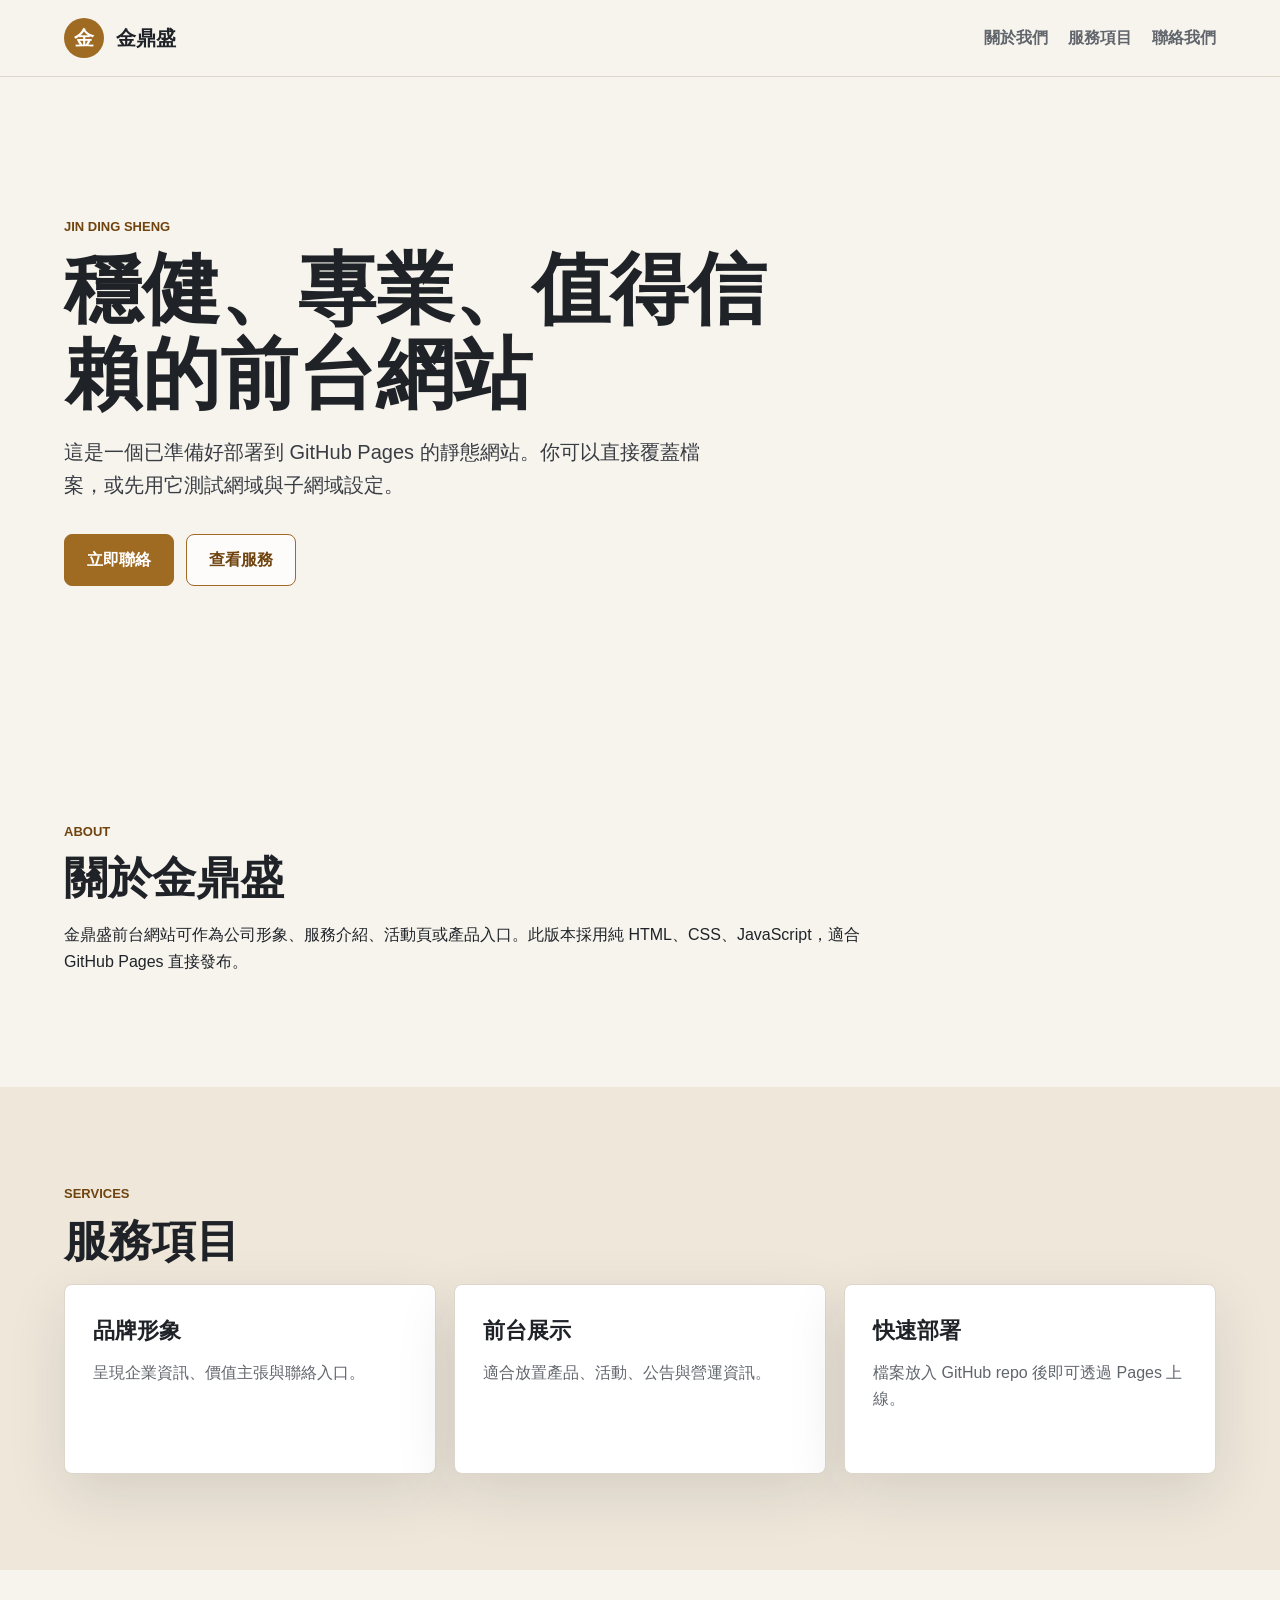
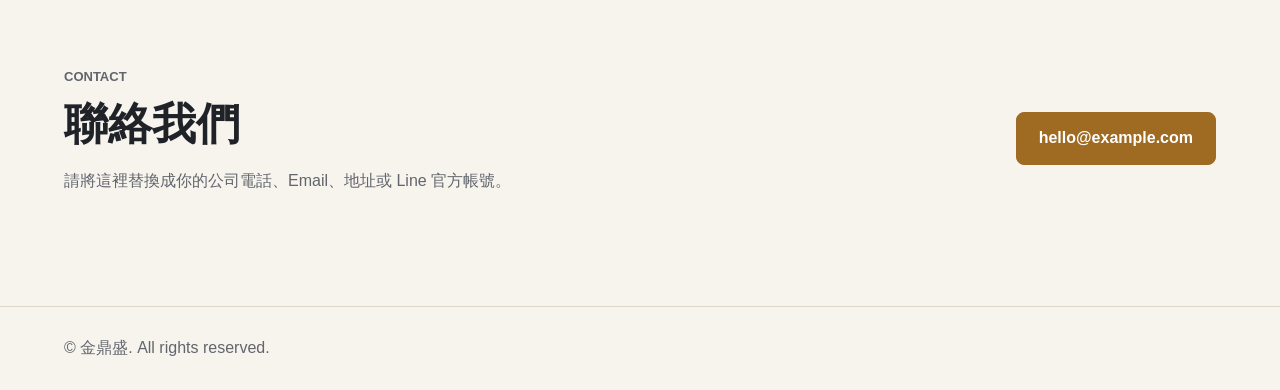
==== index.html @ 4c6b530e "Add files via upload" ====
<!doctype html>
<html lang="zh-Hant">
<head>
  <meta charset="utf-8">
  <meta name="viewport" content="width=device-width, initial-scale=1">
  <title>金鼎盛前台</title>
  <meta name="description" content="金鼎盛前台官方網站">
  <link rel="stylesheet" href="styles.css">
</head>
<body>
  <header class="site-header">
    <a class="brand" href="#top" aria-label="金鼎盛首頁">
      <span class="brand-mark">金</span>
      <span>金鼎盛</span>
    </a>
    <nav class="nav" aria-label="主要導覽">
      <a href="#about">關於我們</a>
      <a href="#services">服務項目</a>
      <a href="#contact">聯絡我們</a>
    </nav>
  </header>

  <main id="top">
    <section class="hero">
      <div class="hero-content">
        <p class="eyebrow">Jin Ding Sheng</p>
        <h1>穩健、專業、值得信賴的前台網站</h1>
        <p class="lead">這是一個已準備好部署到 GitHub Pages 的靜態網站。你可以直接覆蓋檔案，或先用它測試網域與子網域設定。</p>
        <div class="hero-actions">
          <a class="button primary" href="#contact">立即聯絡</a>
          <a class="button secondary" href="#services">查看服務</a>
        </div>
      </div>
    </section>

    <section id="about" class="section">
      <div class="section-heading">
        <p class="eyebrow">About</p>
        <h2>關於金鼎盛</h2>
      </div>
      <p>金鼎盛前台網站可作為公司形象、服務介紹、活動頁或產品入口。此版本採用純 HTML、CSS、JavaScript，適合 GitHub Pages 直接發布。</p>
    </section>

    <section id="services" class="section muted">
      <div class="section-heading">
        <p class="eyebrow">Services</p>
        <h2>服務項目</h2>
      </div>
      <div class="grid">
        <article class="card">
          <h3>品牌形象</h3>
          <p>呈現企業資訊、價值主張與聯絡入口。</p>
        </article>
        <article class="card">
          <h3>前台展示</h3>
          <p>適合放置產品、活動、公告與營運資訊。</p>
        </article>
        <article class="card">
          <h3>快速部署</h3>
          <p>檔案放入 GitHub repo 後即可透過 Pages 上線。</p>
        </article>
      </div>
    </section>

    <section id="contact" class="section contact">
      <div>
        <p class="eyebrow">Contact</p>
        <h2>聯絡我們</h2>
        <p>請將這裡替換成你的公司電話、Email、地址或 Line 官方帳號。</p>
      </div>
      <a class="button primary" href="mailto:hello@example.com">hello@example.com</a>
    </section>
  </main>

  <footer class="site-footer">
    <p>© <span id="year"></span> 金鼎盛. All rights reserved.</p>
  </footer>

  <script src="script.js"></script>
</body>
</html>
---- styles.css ----
:root {
  color-scheme: light;
  --bg: #f7f4ee;
  --surface: #ffffff;
  --surface-muted: #efe7da;
  --text: #1f2328;
  --muted: #61656c;
  --brand: #9f6a22;
  --brand-dark: #70440f;
  --line: #ded6ca;
  --shadow: 0 20px 60px rgba(31, 35, 40, 0.12);
}

* {
  box-sizing: border-box;
}

html {
  scroll-behavior: smooth;
}

body {
  margin: 0;
  background: var(--bg);
  color: var(--text);
  font-family: "Noto Sans TC", "Microsoft JhengHei", Arial, sans-serif;
  line-height: 1.65;
}

a {
  color: inherit;
  text-decoration: none;
}

.site-header {
  position: sticky;
  top: 0;
  z-index: 10;
  display: flex;
  align-items: center;
  justify-content: space-between;
  gap: 24px;
  padding: 18px clamp(20px, 5vw, 72px);
  background: rgba(247, 244, 238, 0.92);
  border-bottom: 1px solid var(--line);
  backdrop-filter: blur(14px);
}

.brand {
  display: inline-flex;
  align-items: center;
  gap: 12px;
  font-size: 20px;
  font-weight: 800;
}

.brand-mark {
  display: grid;
  width: 40px;
  height: 40px;
  place-items: center;
  border-radius: 50%;
  background: var(--brand);
  color: #fff;
}

.nav {
  display: flex;
  flex-wrap: wrap;
  justify-content: flex-end;
  gap: 8px 20px;
  color: var(--muted);
  font-weight: 700;
}

.nav a:hover {
  color: var(--brand-dark);
}

.hero {
  min-height: 72vh;
  display: grid;
  align-items: center;
  padding: clamp(56px, 8vw, 120px) clamp(20px, 5vw, 72px);
  background:
    linear-gradient(120deg, rgba(247, 244, 238, 0.2), rgba(247, 244, 238, 0.94)),
    url("https://images.unsplash.com/photo-1497366754035-f200968a6e72?auto=format&fit=crop&w=1800&q=80") center/cover;
}

.hero-content {
  max-width: 780px;
}

.eyebrow {
  margin: 0 0 10px;
  color: var(--brand-dark);
  font-size: 13px;
  font-weight: 900;
  letter-spacing: 0;
  text-transform: uppercase;
}

h1,
h2,
h3,
p {
  margin-top: 0;
}

h1 {
  max-width: 760px;
  margin-bottom: 20px;
  font-size: clamp(40px, 7vw, 78px);
  line-height: 1.08;
}

h2 {
  margin-bottom: 18px;
  font-size: clamp(28px, 4vw, 44px);
  line-height: 1.18;
}

h3 {
  margin-bottom: 10px;
  font-size: 22px;
}

.lead {
  max-width: 640px;
  color: #393d43;
  font-size: 20px;
}

.hero-actions {
  display: flex;
  flex-wrap: wrap;
  gap: 12px;
  margin-top: 32px;
}

.button {
  display: inline-flex;
  min-height: 48px;
  align-items: center;
  justify-content: center;
  padding: 12px 22px;
  border: 1px solid var(--brand);
  border-radius: 8px;
  font-weight: 900;
}

.button.primary {
  background: var(--brand);
  color: #fff;
}

.button.secondary {
  background: rgba(255, 255, 255, 0.72);
  color: var(--brand-dark);
}

.section {
  padding: clamp(56px, 8vw, 96px) clamp(20px, 5vw, 72px);
}

.section > p,
.section-heading {
  max-width: 840px;
}

.muted {
  background: var(--surface-muted);
}

.grid {
  display: grid;
  grid-template-columns: repeat(3, minmax(0, 1fr));
  gap: 18px;
}

.card {
  min-height: 190px;
  padding: 28px;
  background: var(--surface);
  border: 1px solid var(--line);
  border-radius: 8px;
  box-shadow: var(--shadow);
}

.card p,
.contact p,
.site-footer {
  color: var(--muted);
}

.contact {
  display: flex;
  align-items: center;
  justify-content: space-between;
  gap: 24px;
}

.site-footer {
  padding: 28px clamp(20px, 5vw, 72px);
  border-top: 1px solid var(--line);
}

.site-footer p {
  margin: 0;
}

@media (max-width: 760px) {
  .site-header,
  .contact {
    align-items: flex-start;
    flex-direction: column;
  }

  .nav {
    justify-content: flex-start;
  }

  .hero {
    min-height: 68vh;
  }

  .grid {
    grid-template-columns: 1fr;
  }
}
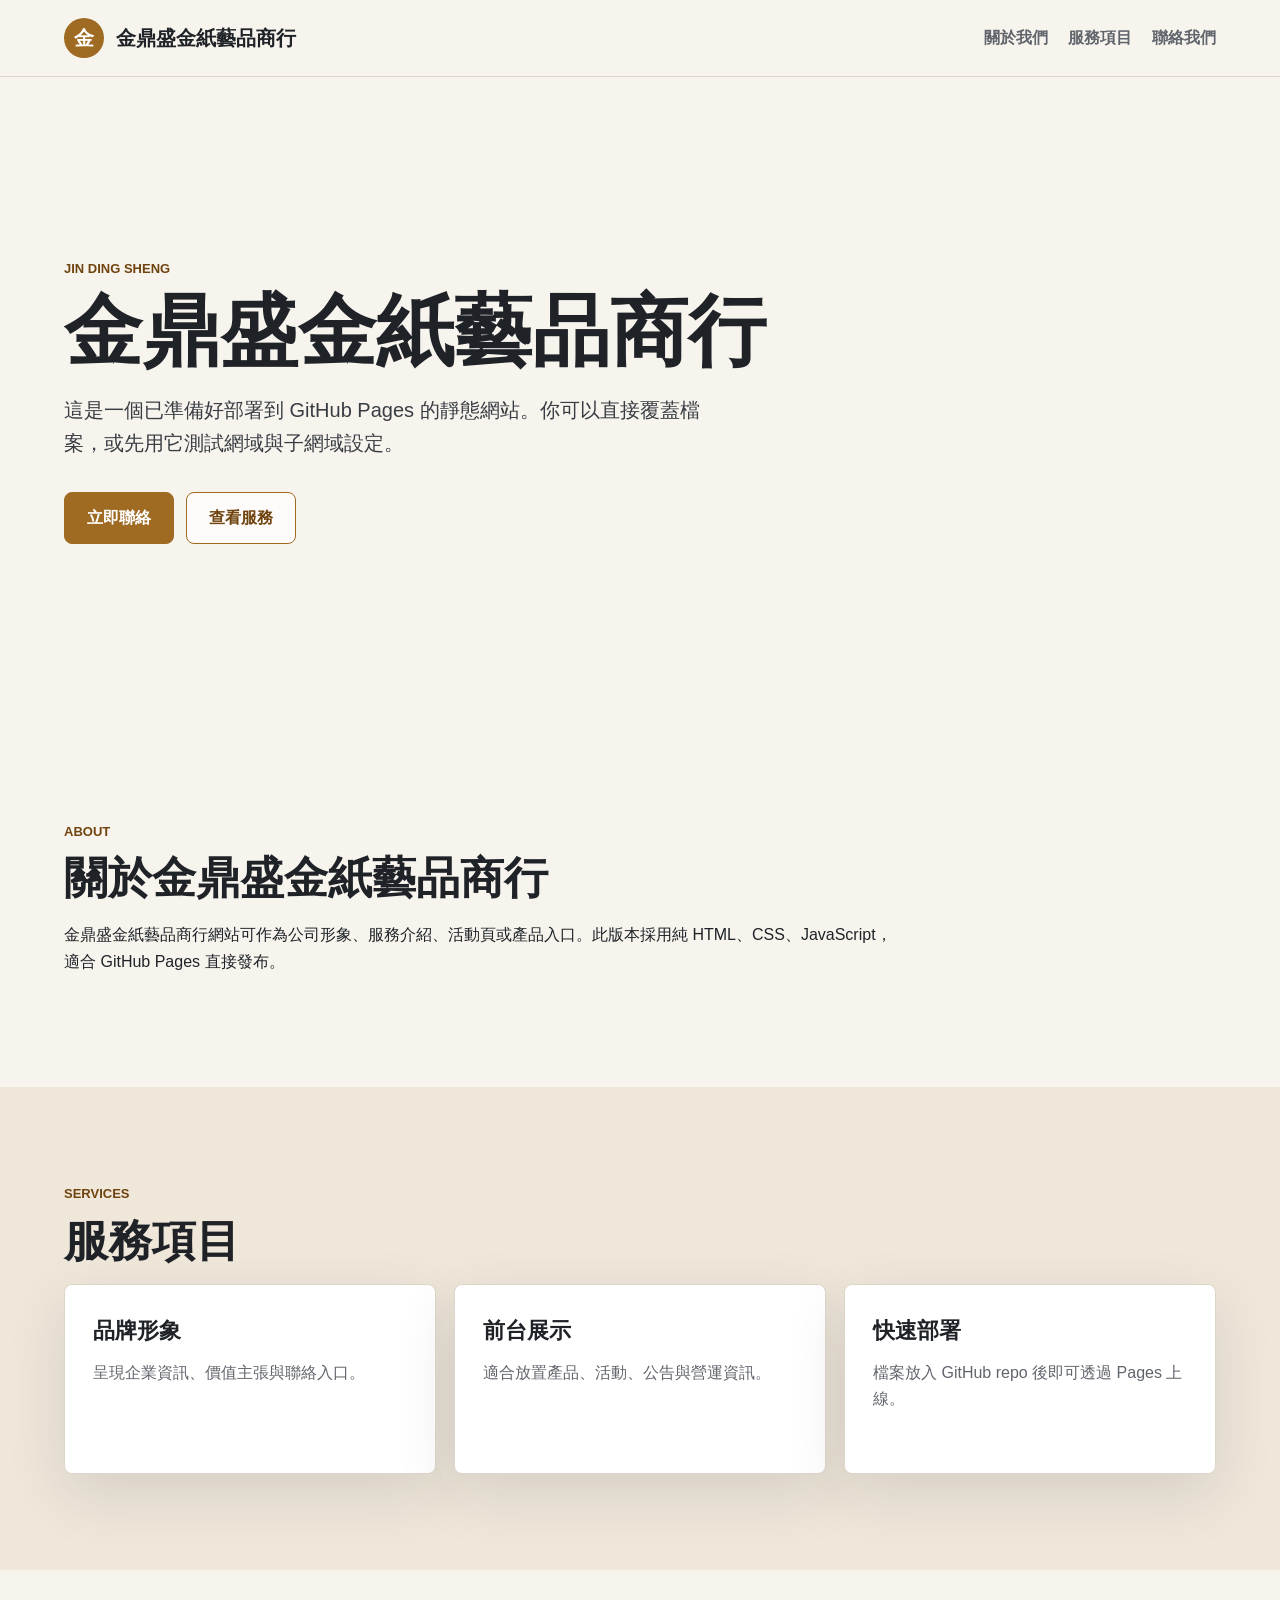
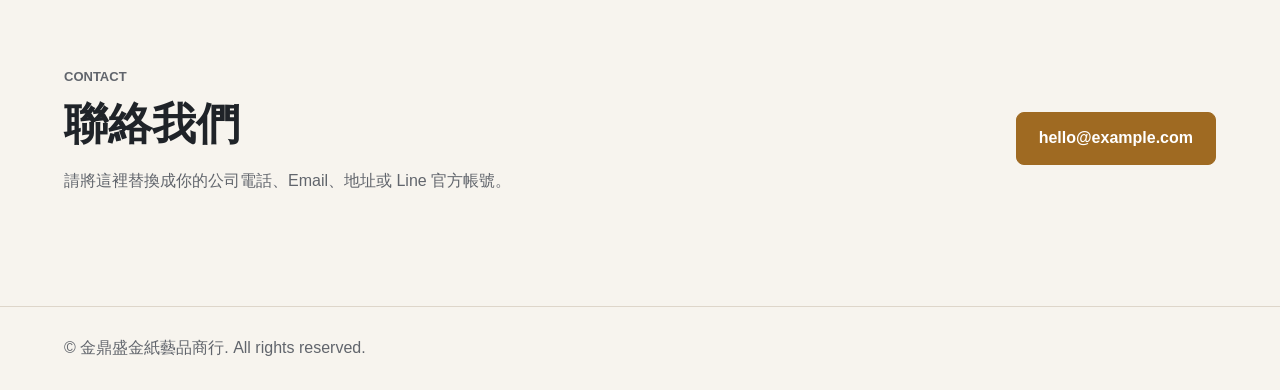
==== commit 967cd5d8: "Add files via upload" ====
--- a/index.html
+++ b/index.html
@@ -3,15 +3,15 @@
 <head>
   <meta charset="utf-8">
   <meta name="viewport" content="width=device-width, initial-scale=1">
-  <title>金鼎盛前台</title>
-  <meta name="description" content="金鼎盛前台官方網站">
+  <title>金鼎盛金紙藝品商行</title>
+  <meta name="description" content="金鼎盛金紙藝品商行官方網站">
   <link rel="stylesheet" href="styles.css">
 </head>
 <body>
   <header class="site-header">
-    <a class="brand" href="#top" aria-label="金鼎盛首頁">
+    <a class="brand" href="#top" aria-label="金鼎盛金紙藝品商行首頁">
       <span class="brand-mark">金</span>
-      <span>金鼎盛</span>
+      <span>金鼎盛金紙藝品商行</span>
     </a>
     <nav class="nav" aria-label="主要導覽">
       <a href="#about">關於我們</a>
@@ -24,7 +24,7 @@
     <section class="hero">
       <div class="hero-content">
         <p class="eyebrow">Jin Ding Sheng</p>
-        <h1>穩健、專業、值得信賴的前台網站</h1>
+        <h1>金鼎盛金紙藝品商行</h1>
         <p class="lead">這是一個已準備好部署到 GitHub Pages 的靜態網站。你可以直接覆蓋檔案，或先用它測試網域與子網域設定。</p>
         <div class="hero-actions">
           <a class="button primary" href="#contact">立即聯絡</a>
@@ -36,9 +36,9 @@
     <section id="about" class="section">
       <div class="section-heading">
         <p class="eyebrow">About</p>
-        <h2>關於金鼎盛</h2>
+        <h2>關於金鼎盛金紙藝品商行</h2>
       </div>
-      <p>金鼎盛前台網站可作為公司形象、服務介紹、活動頁或產品入口。此版本採用純 HTML、CSS、JavaScript，適合 GitHub Pages 直接發布。</p>
+      <p>金鼎盛金紙藝品商行網站可作為公司形象、服務介紹、活動頁或產品入口。此版本採用純 HTML、CSS、JavaScript，適合 GitHub Pages 直接發布。</p>
     </section>
 
     <section id="services" class="section muted">
@@ -73,7 +73,7 @@
   </main>
 
   <footer class="site-footer">
-    <p>© <span id="year"></span> 金鼎盛. All rights reserved.</p>
+    <p>© <span id="year"></span> 金鼎盛金紙藝品商行. All rights reserved.</p>
   </footer>
 
   <script src="script.js"></script>
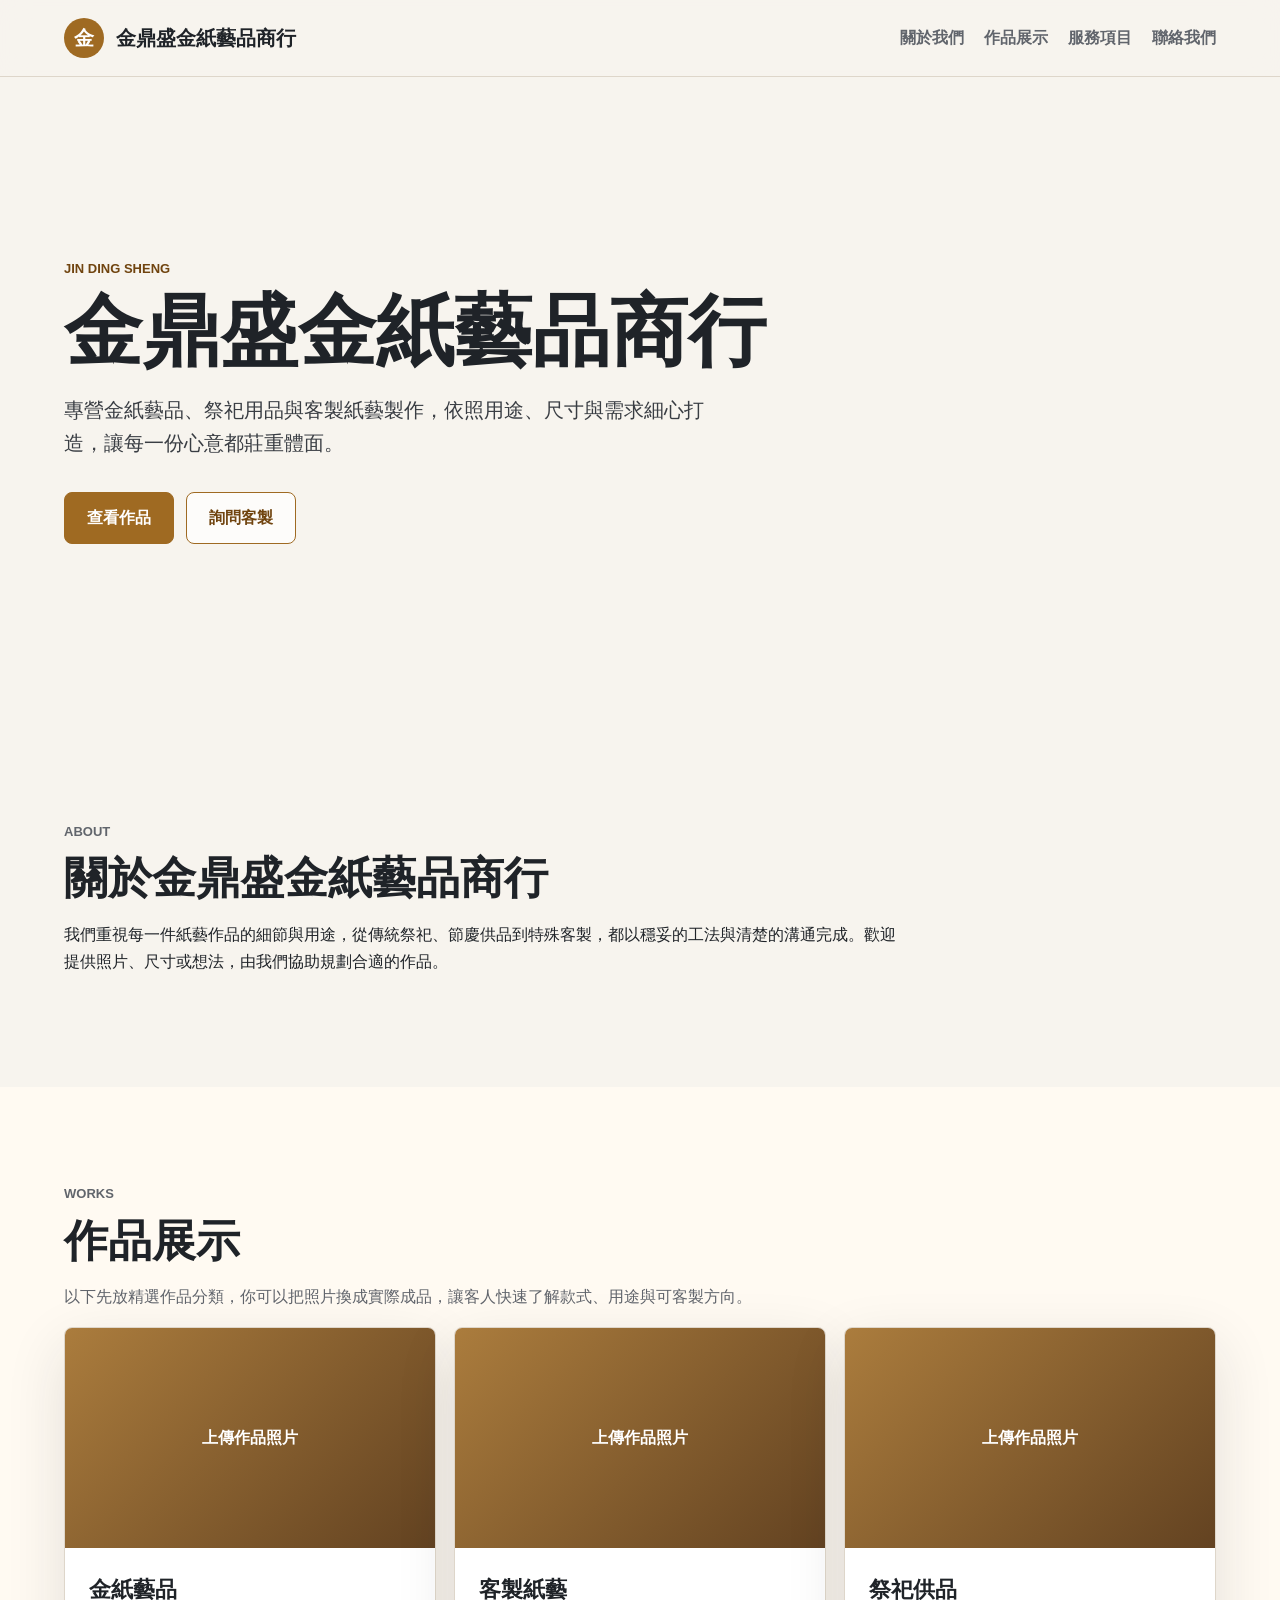
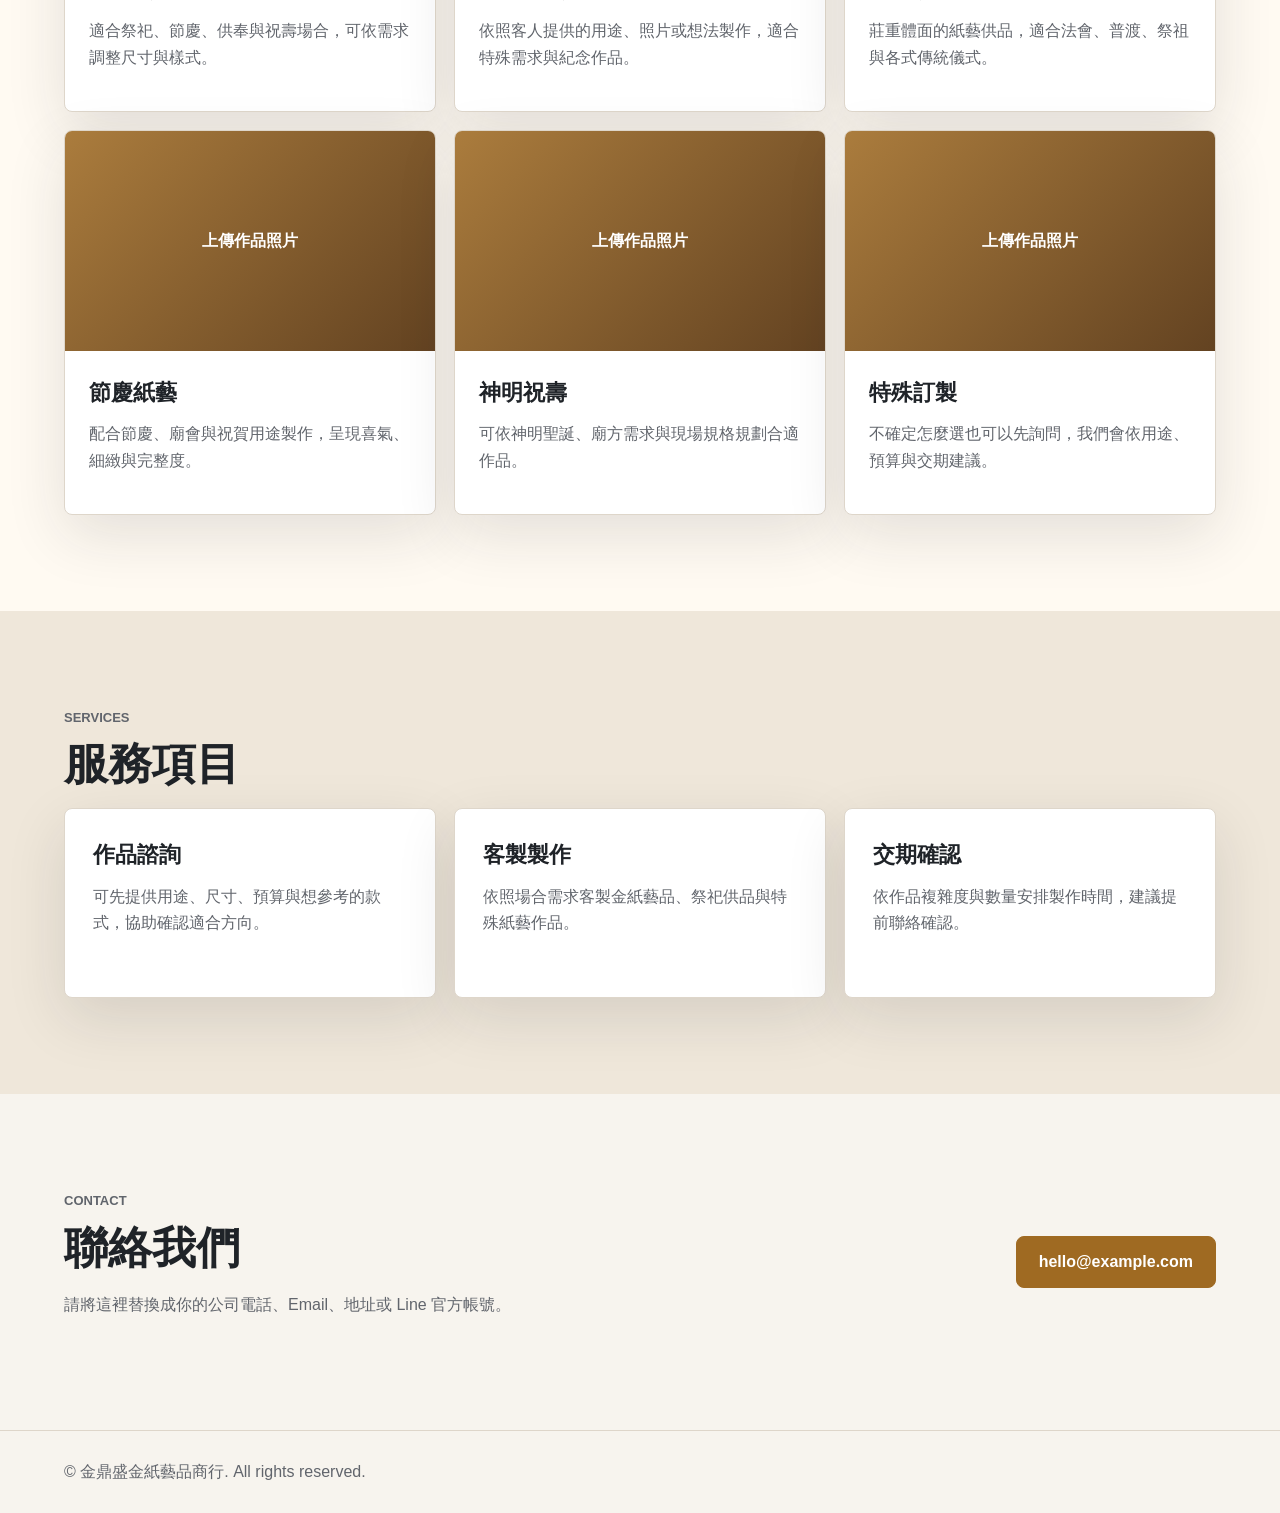
==== commit c0a9c6da: "Add files via upload" ====
--- a/index.html
+++ b/index.html
@@ -15,6 +15,7 @@
     </a>
     <nav class="nav" aria-label="主要導覽">
       <a href="#about">關於我們</a>
+      <a href="#works">作品展示</a>
       <a href="#services">服務項目</a>
       <a href="#contact">聯絡我們</a>
     </nav>
@@ -25,10 +26,10 @@
       <div class="hero-content">
         <p class="eyebrow">Jin Ding Sheng</p>
         <h1>金鼎盛金紙藝品商行</h1>
-        <p class="lead">這是一個已準備好部署到 GitHub Pages 的靜態網站。你可以直接覆蓋檔案，或先用它測試網域與子網域設定。</p>
+        <p class="lead">專營金紙藝品、祭祀用品與客製紙藝製作，依照用途、尺寸與需求細心打造，讓每一份心意都莊重體面。</p>
         <div class="hero-actions">
-          <a class="button primary" href="#contact">立即聯絡</a>
-          <a class="button secondary" href="#services">查看服務</a>
+          <a class="button primary" href="#works">查看作品</a>
+          <a class="button secondary" href="#contact">詢問客製</a>
         </div>
       </div>
     </section>
@@ -38,7 +39,59 @@
         <p class="eyebrow">About</p>
         <h2>關於金鼎盛金紙藝品商行</h2>
       </div>
-      <p>金鼎盛金紙藝品商行網站可作為公司形象、服務介紹、活動頁或產品入口。此版本採用純 HTML、CSS、JavaScript，適合 GitHub Pages 直接發布。</p>
+      <p>我們重視每一件紙藝作品的細節與用途，從傳統祭祀、節慶供品到特殊客製，都以穩妥的工法與清楚的溝通完成。歡迎提供照片、尺寸或想法，由我們協助規劃合適的作品。</p>
+    </section>
+
+    <section id="works" class="section works">
+      <div class="section-heading">
+        <p class="eyebrow">Works</p>
+        <h2>作品展示</h2>
+        <p>以下先放精選作品分類，你可以把照片換成實際成品，讓客人快速了解款式、用途與可客製方向。</p>
+      </div>
+      <div class="work-grid">
+        <article class="work-card">
+          <div class="work-image">上傳作品照片</div>
+          <div class="work-body">
+            <h3>金紙藝品</h3>
+            <p>適合祭祀、節慶、供奉與祝壽場合，可依需求調整尺寸與樣式。</p>
+          </div>
+        </article>
+        <article class="work-card">
+          <div class="work-image">上傳作品照片</div>
+          <div class="work-body">
+            <h3>客製紙藝</h3>
+            <p>依照客人提供的用途、照片或想法製作，適合特殊需求與紀念作品。</p>
+          </div>
+        </article>
+        <article class="work-card">
+          <div class="work-image">上傳作品照片</div>
+          <div class="work-body">
+            <h3>祭祀供品</h3>
+            <p>莊重體面的紙藝供品，適合法會、普渡、祭祖與各式傳統儀式。</p>
+          </div>
+        </article>
+        <article class="work-card">
+          <div class="work-image">上傳作品照片</div>
+          <div class="work-body">
+            <h3>節慶紙藝</h3>
+            <p>配合節慶、廟會與祝賀用途製作，呈現喜氣、細緻與完整度。</p>
+          </div>
+        </article>
+        <article class="work-card">
+          <div class="work-image">上傳作品照片</div>
+          <div class="work-body">
+            <h3>神明祝壽</h3>
+            <p>可依神明聖誕、廟方需求與現場規格規劃合適作品。</p>
+          </div>
+        </article>
+        <article class="work-card">
+          <div class="work-image">上傳作品照片</div>
+          <div class="work-body">
+            <h3>特殊訂製</h3>
+            <p>不確定怎麼選也可以先詢問，我們會依用途、預算與交期建議。</p>
+          </div>
+        </article>
+      </div>
     </section>
 
     <section id="services" class="section muted">
@@ -48,16 +101,16 @@
       </div>
       <div class="grid">
         <article class="card">
-          <h3>品牌形象</h3>
-          <p>呈現企業資訊、價值主張與聯絡入口。</p>
+          <h3>作品諮詢</h3>
+          <p>可先提供用途、尺寸、預算與想參考的款式，協助確認適合方向。</p>
         </article>
         <article class="card">
-          <h3>前台展示</h3>
-          <p>適合放置產品、活動、公告與營運資訊。</p>
+          <h3>客製製作</h3>
+          <p>依照場合需求客製金紙藝品、祭祀供品與特殊紙藝作品。</p>
         </article>
         <article class="card">
-          <h3>快速部署</h3>
-          <p>檔案放入 GitHub repo 後即可透過 Pages 上線。</p>
+          <h3>交期確認</h3>
+          <p>依作品複雜度與數量安排製作時間，建議提前聯絡確認。</p>
         </article>
       </div>
     </section>
--- a/styles.css
+++ b/styles.css
@@ -168,26 +168,57 @@
   max-width: 840px;
 }
 
+.section-heading p {
+  color: var(--muted);
+}
+
 .muted {
   background: var(--surface-muted);
 }
 
-.grid {
+.grid,
+.work-grid {
   display: grid;
   grid-template-columns: repeat(3, minmax(0, 1fr));
   gap: 18px;
 }
 
-.card {
+.card,
+.work-card {
   min-height: 190px;
-  padding: 28px;
   background: var(--surface);
   border: 1px solid var(--line);
   border-radius: 8px;
   box-shadow: var(--shadow);
+  overflow: hidden;
+}
+
+.card {
+  padding: 28px;
+}
+
+.works {
+  background: #fffaf2;
+}
+
+.work-image {
+  display: grid;
+  min-height: 220px;
+  place-items: center;
+  padding: 24px;
+  background:
+    linear-gradient(135deg, rgba(159, 106, 34, 0.88), rgba(82, 46, 9, 0.9)),
+    repeating-linear-gradient(45deg, rgba(255, 255, 255, 0.18) 0 1px, transparent 1px 14px);
+  color: #fff;
+  font-weight: 900;
+}
+
+.work-body {
+  padding: 24px;
 }
 
 .card p,
+.work-body p,
 .contact p,
 .site-footer {
   color: var(--muted);
@@ -227,4 +258,8 @@
   .grid {
     grid-template-columns: 1fr;
   }
-}
+
+  .work-grid {
+    grid-template-columns: 1fr;
+  }
+}
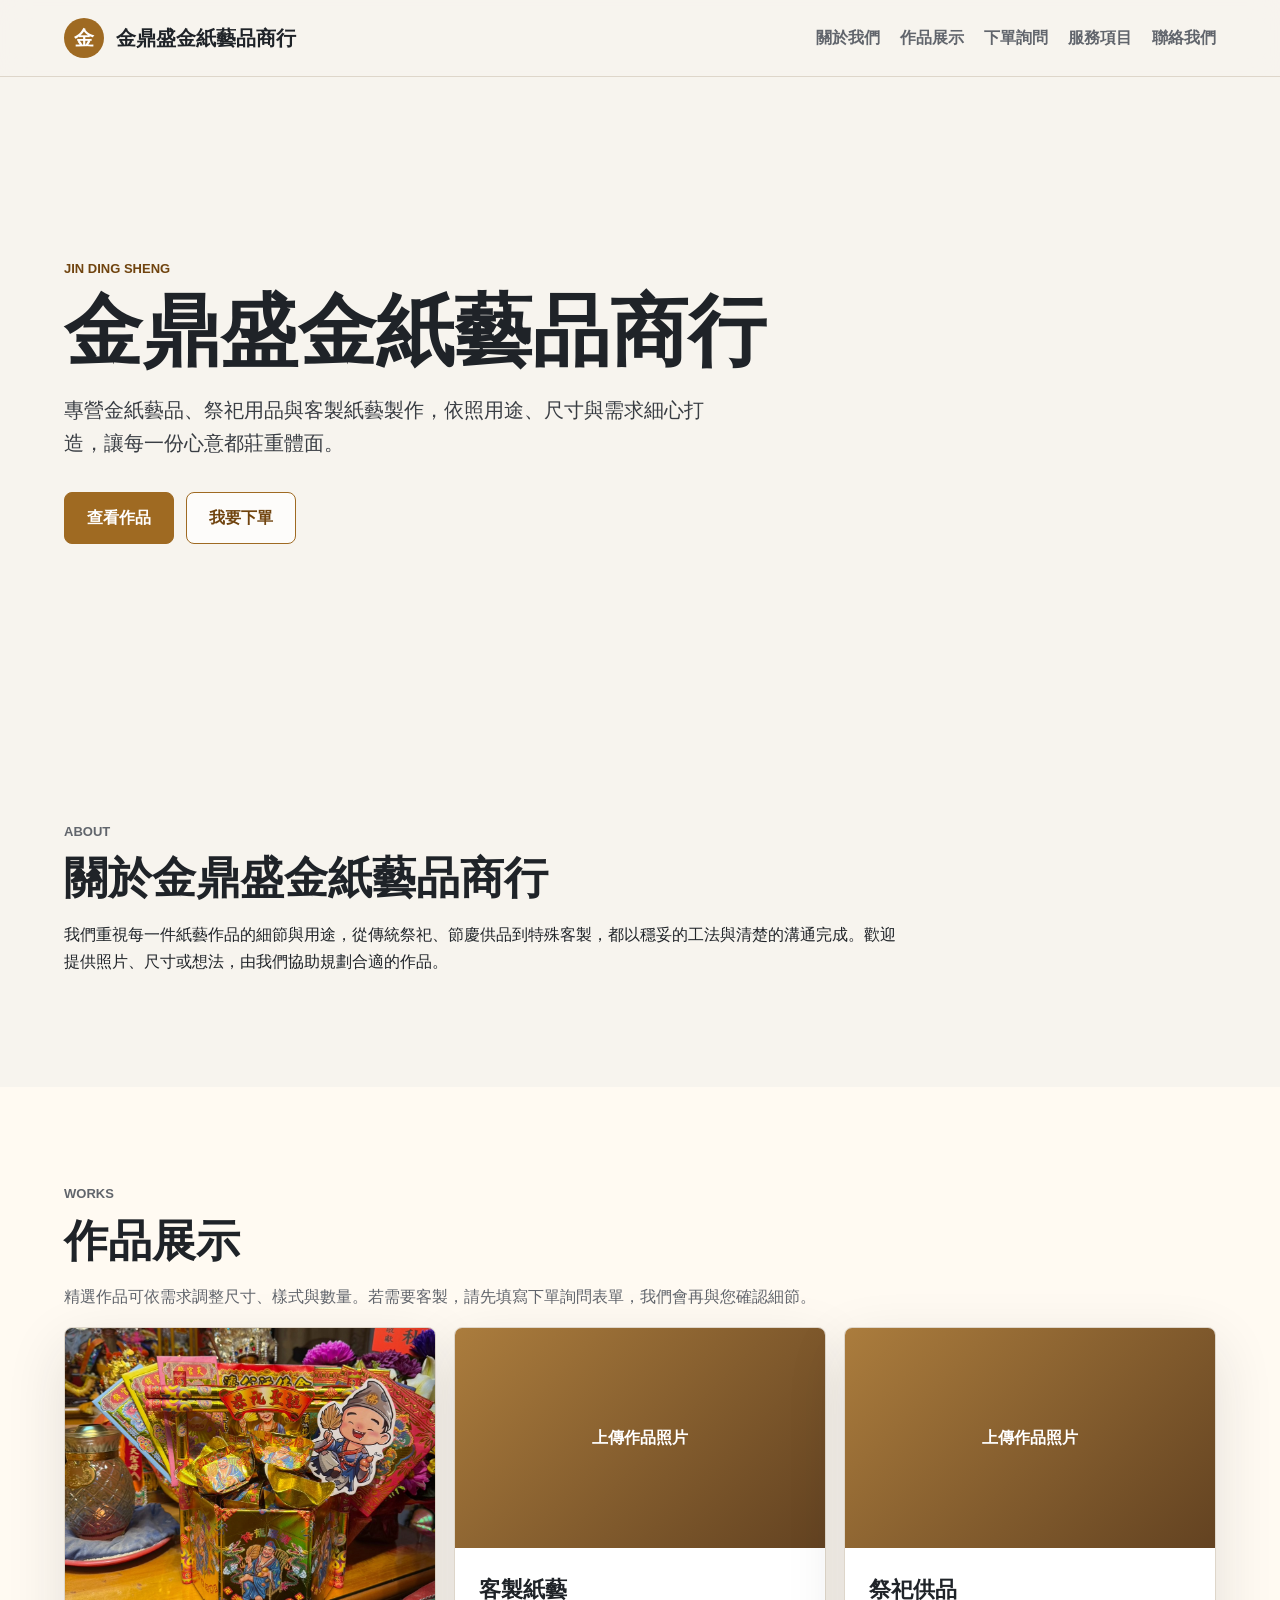
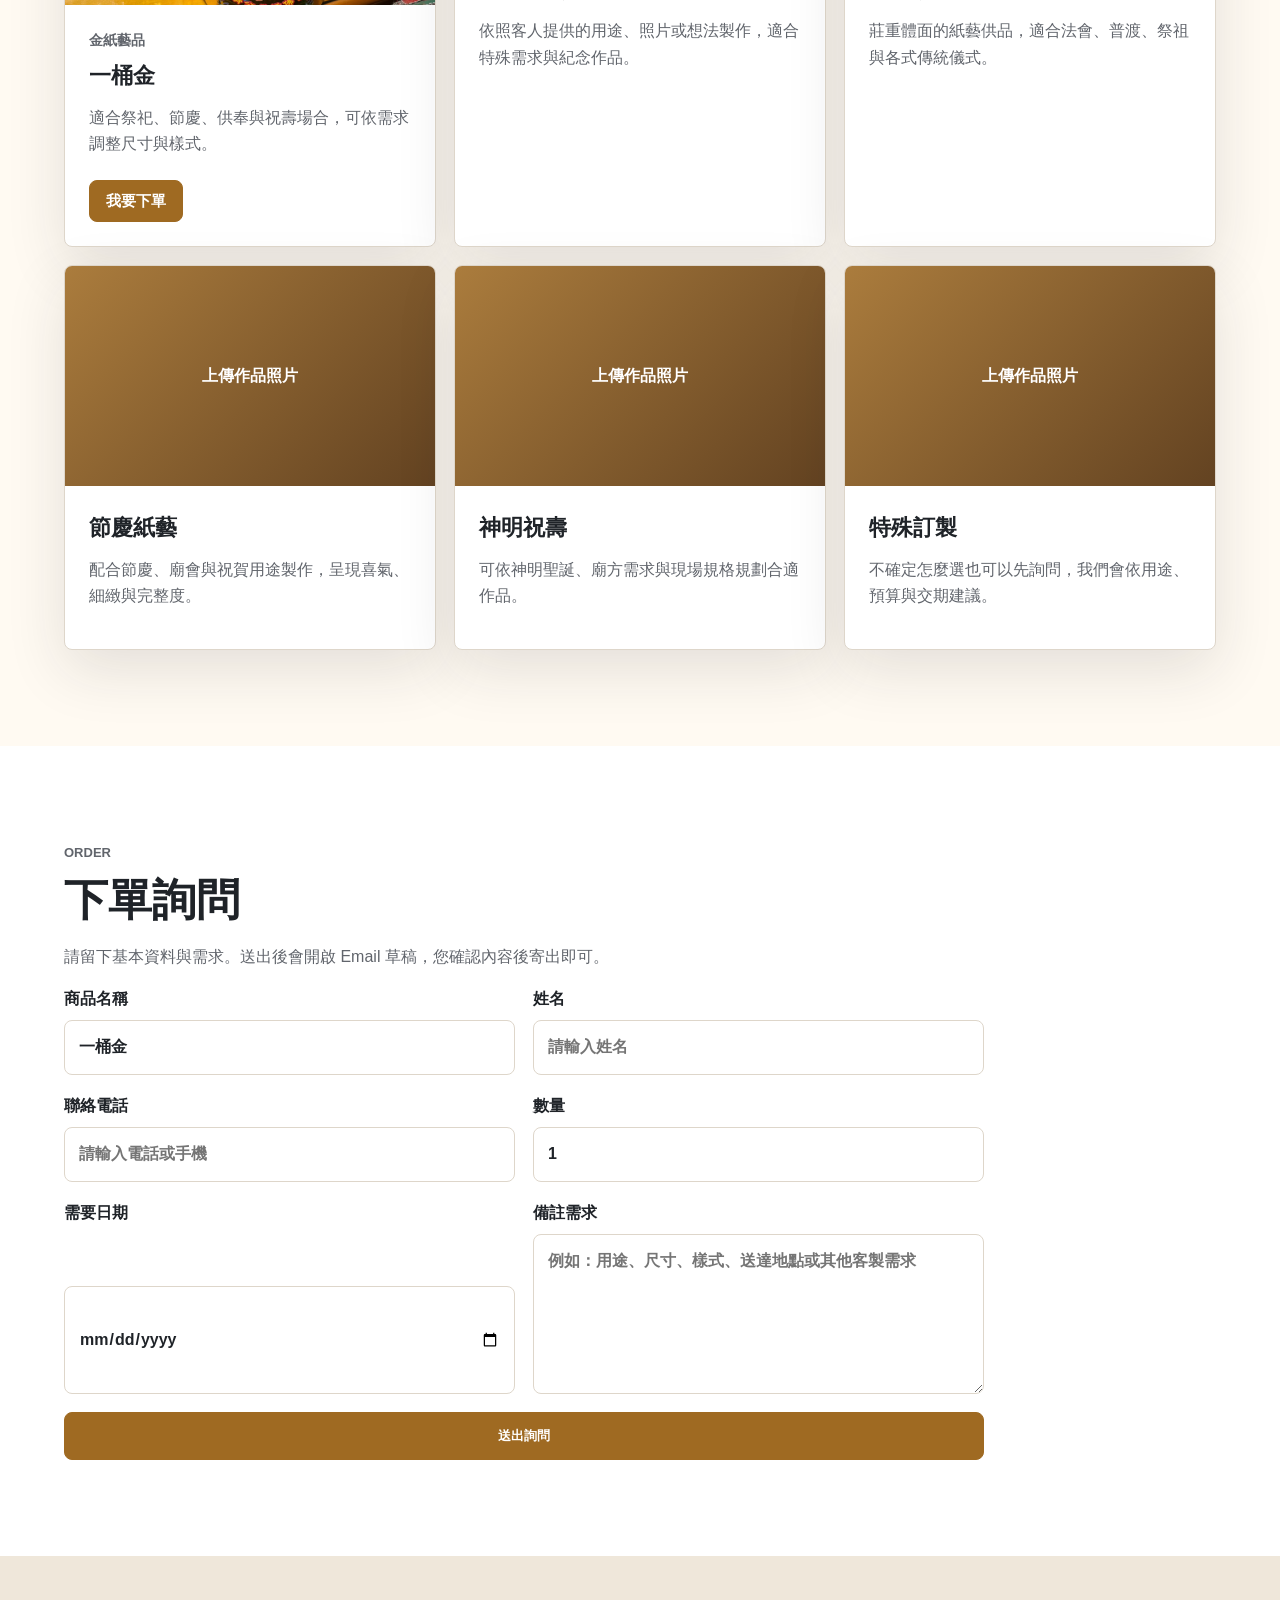
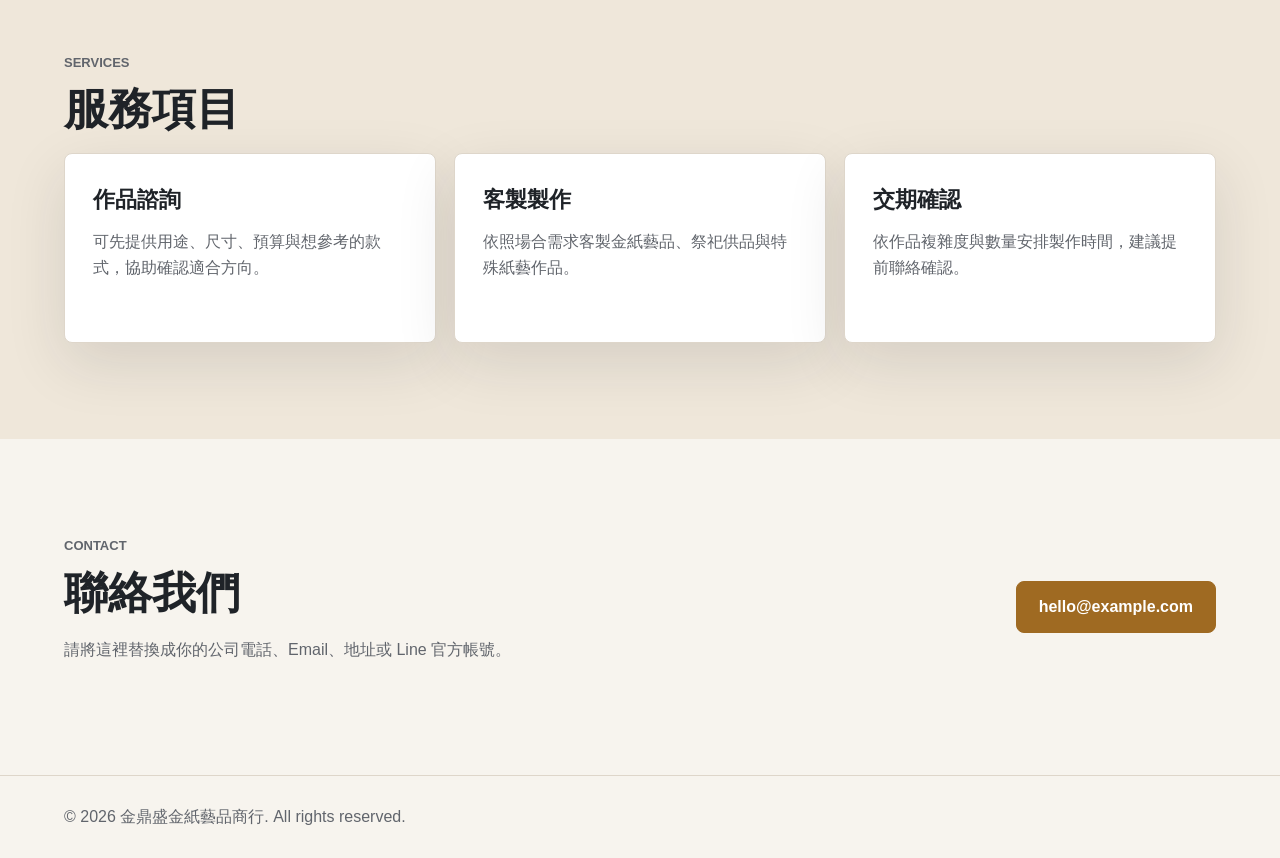
==== commit 795095fd: "Add files via upload" ====
--- a/index.html
+++ b/index.html
@@ -4,7 +4,7 @@
   <meta charset="utf-8">
   <meta name="viewport" content="width=device-width, initial-scale=1">
   <title>金鼎盛金紙藝品商行</title>
-  <meta name="description" content="金鼎盛金紙藝品商行官方網站">
+  <meta name="description" content="金鼎盛金紙藝品商行官方網站，提供金紙藝品、祭祀用品與客製紙藝製作。">
   <link rel="stylesheet" href="styles.css">
 </head>
 <body>
@@ -16,6 +16,7 @@
     <nav class="nav" aria-label="主要導覽">
       <a href="#about">關於我們</a>
       <a href="#works">作品展示</a>
+      <a href="#order">下單詢問</a>
       <a href="#services">服務項目</a>
       <a href="#contact">聯絡我們</a>
     </nav>
@@ -29,7 +30,7 @@
         <p class="lead">專營金紙藝品、祭祀用品與客製紙藝製作，依照用途、尺寸與需求細心打造，讓每一份心意都莊重體面。</p>
         <div class="hero-actions">
           <a class="button primary" href="#works">查看作品</a>
-          <a class="button secondary" href="#contact">詢問客製</a>
+          <a class="button secondary" href="#order">我要下單</a>
         </div>
       </div>
     </section>
@@ -46,14 +47,16 @@
       <div class="section-heading">
         <p class="eyebrow">Works</p>
         <h2>作品展示</h2>
-        <p>以下先放精選作品分類，你可以把照片換成實際成品，讓客人快速了解款式、用途與可客製方向。</p>
+        <p>精選作品可依需求調整尺寸、樣式與數量。若需要客製，請先填寫下單詢問表單，我們會再與您確認細節。</p>
       </div>
       <div class="work-grid">
-        <article class="work-card">
-          <div class="work-image">上傳作品照片</div>
+        <article class="work-card featured-work">
+          <img class="work-photo" src="images/yitongjin.jpg" alt="一桶金金紙藝品">
           <div class="work-body">
-            <h3>金紙藝品</h3>
+            <p class="work-category">金紙藝品</p>
+            <h3>一桶金</h3>
             <p>適合祭祀、節慶、供奉與祝壽場合，可依需求調整尺寸與樣式。</p>
+            <a class="button small" href="#order" data-product="一桶金">我要下單</a>
           </div>
         </article>
         <article class="work-card">
@@ -94,6 +97,41 @@
       </div>
     </section>
 
+    <section id="order" class="section order-section">
+      <div class="section-heading">
+        <p class="eyebrow">Order</p>
+        <h2>下單詢問</h2>
+        <p>請留下基本資料與需求。送出後會開啟 Email 草稿，您確認內容後寄出即可。</p>
+      </div>
+      <form class="order-form" id="orderForm">
+        <label>
+          商品名稱
+          <input name="product" type="text" value="一桶金" required>
+        </label>
+        <label>
+          姓名
+          <input name="name" type="text" placeholder="請輸入姓名" required>
+        </label>
+        <label>
+          聯絡電話
+          <input name="phone" type="tel" placeholder="請輸入電話或手機" required>
+        </label>
+        <label>
+          數量
+          <input name="quantity" type="number" min="1" value="1" required>
+        </label>
+        <label>
+          需要日期
+          <input name="date" type="date">
+        </label>
+        <label>
+          備註需求
+          <textarea name="message" rows="5" placeholder="例如：用途、尺寸、樣式、送達地點或其他客製需求"></textarea>
+        </label>
+        <button class="button primary" type="submit">送出詢問</button>
+      </form>
+    </section>
+
     <section id="services" class="section muted">
       <div class="section-heading">
         <p class="eyebrow">Services</p>
--- a/styles.css
+++ b/styles.css
@@ -159,6 +159,15 @@
   color: var(--brand-dark);
 }
 
+.button.small {
+  min-height: 40px;
+  margin-top: 6px;
+  padding: 8px 16px;
+  background: var(--brand);
+  color: #fff;
+  font-size: 15px;
+}
+
 .section {
   padding: clamp(56px, 8vw, 96px) clamp(20px, 5vw, 72px);
 }
@@ -213,8 +222,63 @@
   font-weight: 900;
 }
 
+.work-photo {
+  display: block;
+  width: 100%;
+  aspect-ratio: 4 / 3;
+  object-fit: cover;
+  background: var(--surface-muted);
+}
+
 .work-body {
   padding: 24px;
+}
+
+.work-category {
+  margin-bottom: 6px;
+  color: var(--brand-dark);
+  font-size: 14px;
+  font-weight: 900;
+}
+
+.order-section {
+  background: var(--surface);
+}
+
+.order-form {
+  display: grid;
+  max-width: 920px;
+  grid-template-columns: repeat(2, minmax(0, 1fr));
+  gap: 18px;
+}
+
+.order-form label {
+  display: grid;
+  gap: 8px;
+  color: var(--text);
+  font-weight: 900;
+}
+
+.order-form input,
+.order-form textarea {
+  width: 100%;
+  border: 1px solid var(--line);
+  border-radius: 8px;
+  padding: 13px 14px;
+  background: #fff;
+  color: var(--text);
+  font: inherit;
+}
+
+.order-form textarea,
+.order-form button {
+  grid-column: 1 / -1;
+}
+
+.order-form input:focus,
+.order-form textarea:focus {
+  border-color: var(--brand);
+  outline: 3px solid rgba(159, 106, 34, 0.18);
 }
 
 .card p,
@@ -262,4 +326,8 @@
   .work-grid {
     grid-template-columns: 1fr;
   }
-}
+
+  .order-form {
+    grid-template-columns: 1fr;
+  }
+}
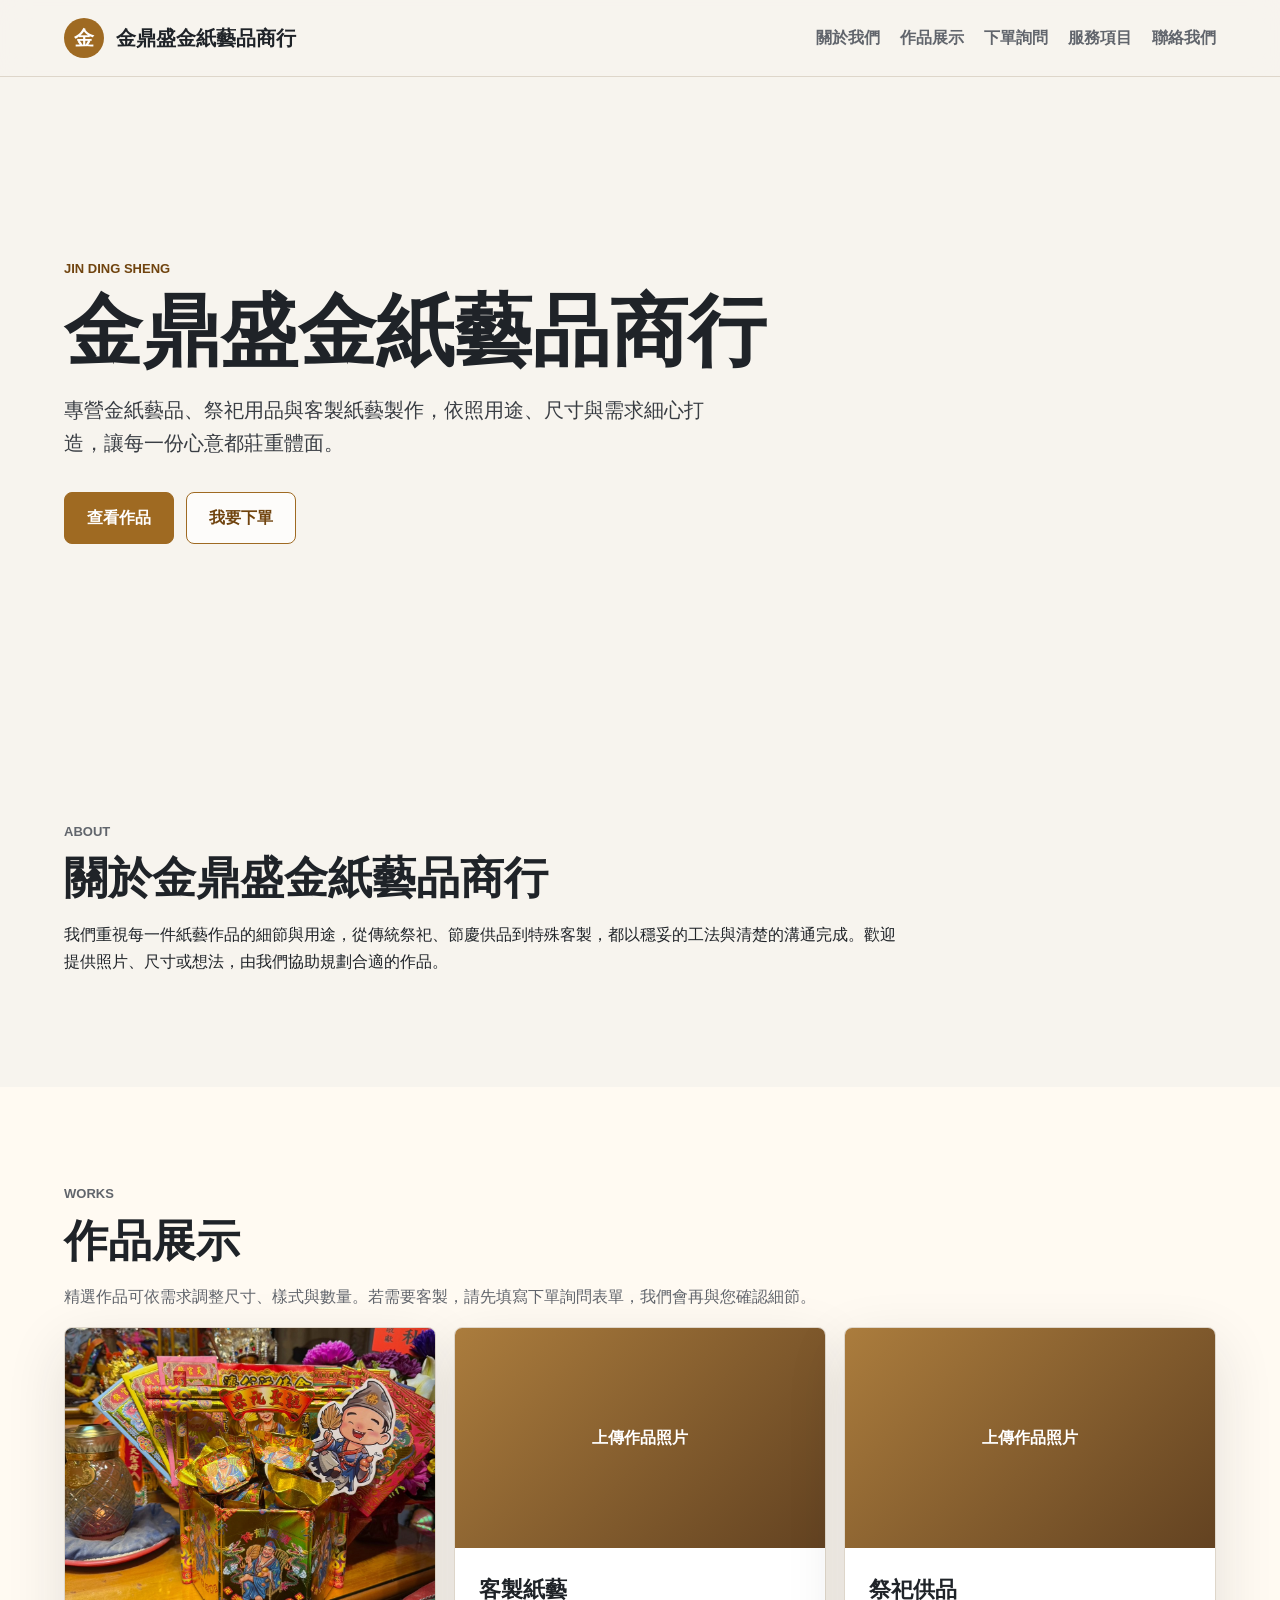
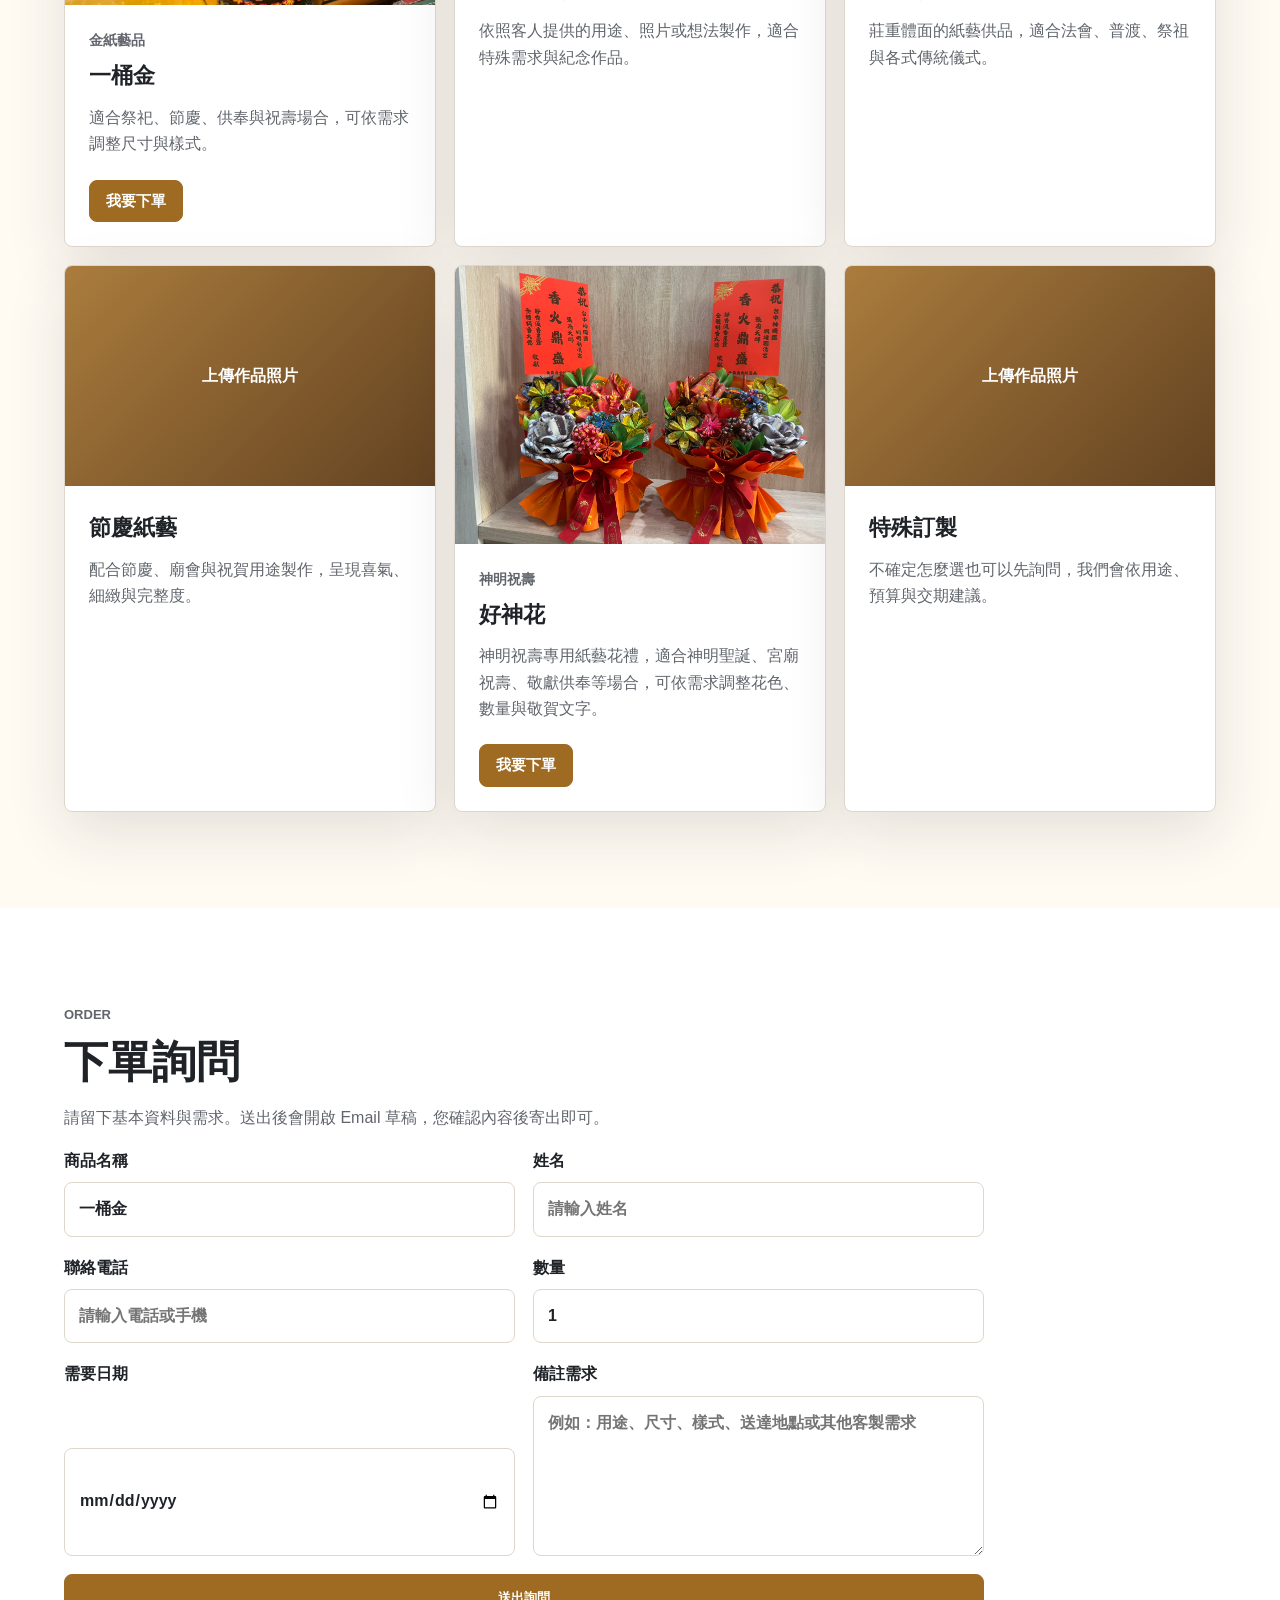
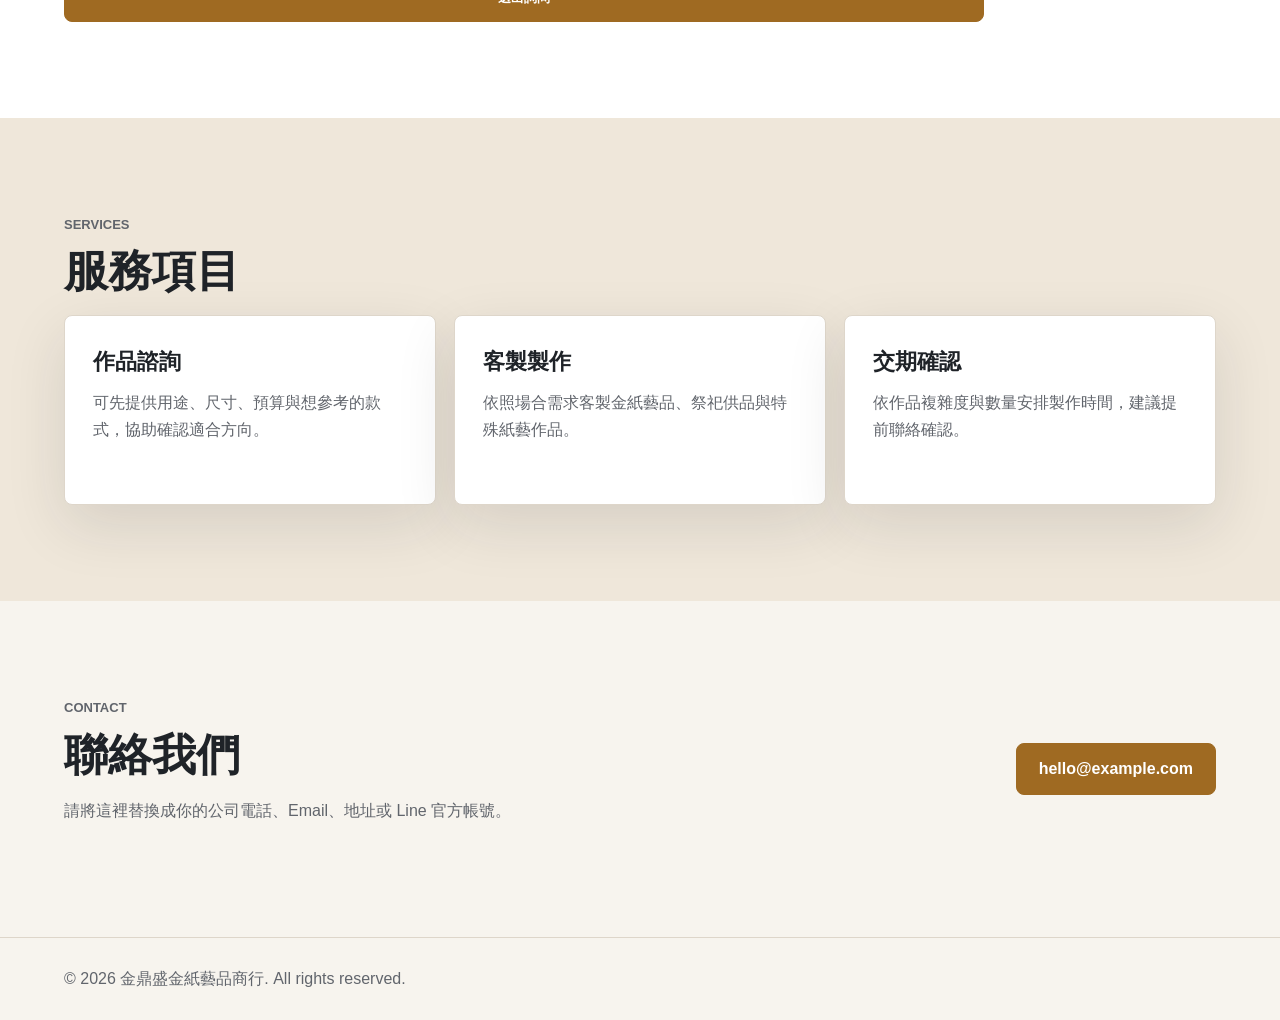
==== commit 52c6c101: "Add files via upload" ====
--- a/index.html
+++ b/index.html
@@ -81,10 +81,12 @@
           </div>
         </article>
         <article class="work-card">
-          <div class="work-image">上傳作品照片</div>
+          <img class="work-photo" src="images/haoshenhua.jpg" alt="好神花神明祝壽紙藝">
           <div class="work-body">
-            <h3>神明祝壽</h3>
-            <p>可依神明聖誕、廟方需求與現場規格規劃合適作品。</p>
+            <p class="work-category">神明祝壽</p>
+            <h3>好神花</h3>
+            <p>神明祝壽專用紙藝花禮，適合神明聖誕、宮廟祝壽、敬獻供奉等場合，可依需求調整花色、數量與敬賀文字。</p>
+            <a class="button small" href="#order" data-product="好神花">我要下單</a>
           </div>
         </article>
         <article class="work-card">
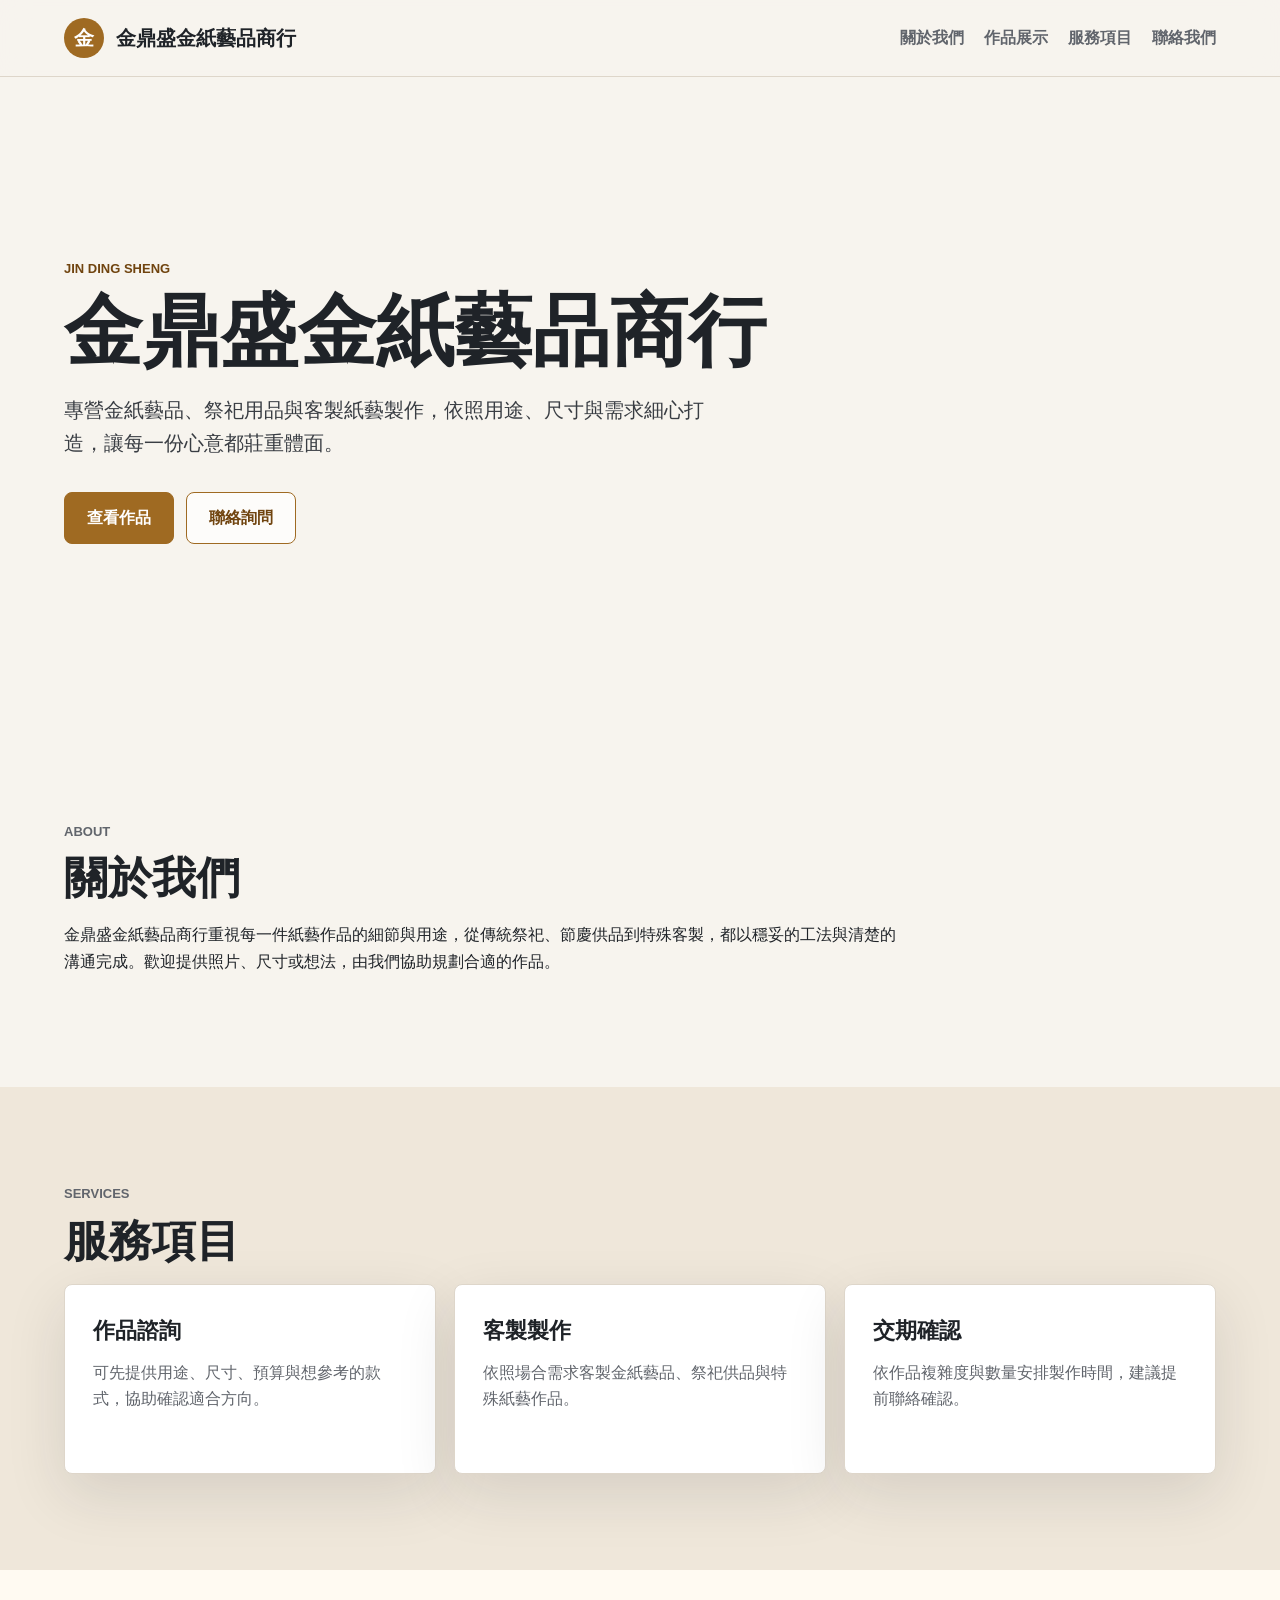
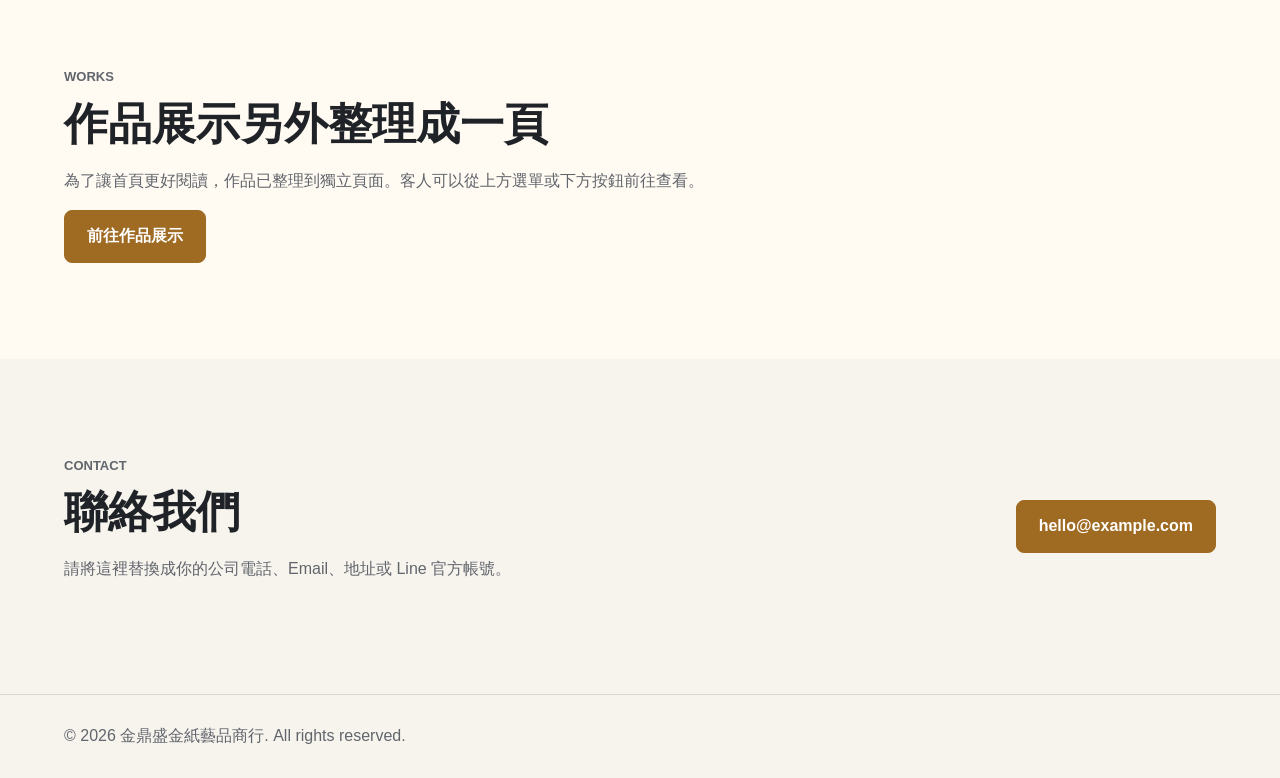
==== commit 51eacb29: "Add files via upload" ====
--- a/index.html
+++ b/index.html
@@ -9,14 +9,13 @@
 </head>
 <body>
   <header class="site-header">
-    <a class="brand" href="#top" aria-label="金鼎盛金紙藝品商行首頁">
+    <a class="brand" href="index.html" aria-label="金鼎盛金紙藝品商行首頁">
       <span class="brand-mark">金</span>
       <span>金鼎盛金紙藝品商行</span>
     </a>
     <nav class="nav" aria-label="主要導覽">
       <a href="#about">關於我們</a>
-      <a href="#works">作品展示</a>
-      <a href="#order">下單詢問</a>
+      <a href="works.html">作品展示</a>
       <a href="#services">服務項目</a>
       <a href="#contact">聯絡我們</a>
     </nav>
@@ -29,8 +28,8 @@
         <h1>金鼎盛金紙藝品商行</h1>
         <p class="lead">專營金紙藝品、祭祀用品與客製紙藝製作，依照用途、尺寸與需求細心打造，讓每一份心意都莊重體面。</p>
         <div class="hero-actions">
-          <a class="button primary" href="#works">查看作品</a>
-          <a class="button secondary" href="#order">我要下單</a>
+          <a class="button primary" href="works.html">查看作品</a>
+          <a class="button secondary" href="#contact">聯絡詢問</a>
         </div>
       </div>
     </section>
@@ -38,100 +37,9 @@
     <section id="about" class="section">
       <div class="section-heading">
         <p class="eyebrow">About</p>
-        <h2>關於金鼎盛金紙藝品商行</h2>
+        <h2>關於我們</h2>
       </div>
-      <p>我們重視每一件紙藝作品的細節與用途，從傳統祭祀、節慶供品到特殊客製，都以穩妥的工法與清楚的溝通完成。歡迎提供照片、尺寸或想法，由我們協助規劃合適的作品。</p>
-    </section>
-
-    <section id="works" class="section works">
-      <div class="section-heading">
-        <p class="eyebrow">Works</p>
-        <h2>作品展示</h2>
-        <p>精選作品可依需求調整尺寸、樣式與數量。若需要客製，請先填寫下單詢問表單，我們會再與您確認細節。</p>
-      </div>
-      <div class="work-grid">
-        <article class="work-card featured-work">
-          <img class="work-photo" src="images/yitongjin.jpg" alt="一桶金金紙藝品">
-          <div class="work-body">
-            <p class="work-category">金紙藝品</p>
-            <h3>一桶金</h3>
-            <p>適合祭祀、節慶、供奉與祝壽場合，可依需求調整尺寸與樣式。</p>
-            <a class="button small" href="#order" data-product="一桶金">我要下單</a>
-          </div>
-        </article>
-        <article class="work-card">
-          <div class="work-image">上傳作品照片</div>
-          <div class="work-body">
-            <h3>客製紙藝</h3>
-            <p>依照客人提供的用途、照片或想法製作，適合特殊需求與紀念作品。</p>
-          </div>
-        </article>
-        <article class="work-card">
-          <div class="work-image">上傳作品照片</div>
-          <div class="work-body">
-            <h3>祭祀供品</h3>
-            <p>莊重體面的紙藝供品，適合法會、普渡、祭祖與各式傳統儀式。</p>
-          </div>
-        </article>
-        <article class="work-card">
-          <div class="work-image">上傳作品照片</div>
-          <div class="work-body">
-            <h3>節慶紙藝</h3>
-            <p>配合節慶、廟會與祝賀用途製作，呈現喜氣、細緻與完整度。</p>
-          </div>
-        </article>
-        <article class="work-card">
-          <img class="work-photo" src="images/haoshenhua.jpg" alt="好神花神明祝壽紙藝">
-          <div class="work-body">
-            <p class="work-category">神明祝壽</p>
-            <h3>好神花</h3>
-            <p>神明祝壽專用紙藝花禮，適合神明聖誕、宮廟祝壽、敬獻供奉等場合，可依需求調整花色、數量與敬賀文字。</p>
-            <a class="button small" href="#order" data-product="好神花">我要下單</a>
-          </div>
-        </article>
-        <article class="work-card">
-          <div class="work-image">上傳作品照片</div>
-          <div class="work-body">
-            <h3>特殊訂製</h3>
-            <p>不確定怎麼選也可以先詢問，我們會依用途、預算與交期建議。</p>
-          </div>
-        </article>
-      </div>
-    </section>
-
-    <section id="order" class="section order-section">
-      <div class="section-heading">
-        <p class="eyebrow">Order</p>
-        <h2>下單詢問</h2>
-        <p>請留下基本資料與需求。送出後會開啟 Email 草稿，您確認內容後寄出即可。</p>
-      </div>
-      <form class="order-form" id="orderForm">
-        <label>
-          商品名稱
-          <input name="product" type="text" value="一桶金" required>
-        </label>
-        <label>
-          姓名
-          <input name="name" type="text" placeholder="請輸入姓名" required>
-        </label>
-        <label>
-          聯絡電話
-          <input name="phone" type="tel" placeholder="請輸入電話或手機" required>
-        </label>
-        <label>
-          數量
-          <input name="quantity" type="number" min="1" value="1" required>
-        </label>
-        <label>
-          需要日期
-          <input name="date" type="date">
-        </label>
-        <label>
-          備註需求
-          <textarea name="message" rows="5" placeholder="例如：用途、尺寸、樣式、送達地點或其他客製需求"></textarea>
-        </label>
-        <button class="button primary" type="submit">送出詢問</button>
-      </form>
+      <p>金鼎盛金紙藝品商行重視每一件紙藝作品的細節與用途，從傳統祭祀、節慶供品到特殊客製，都以穩妥的工法與清楚的溝通完成。歡迎提供照片、尺寸或想法，由我們協助規劃合適的作品。</p>
     </section>
 
     <section id="services" class="section muted">
@@ -155,6 +63,15 @@
       </div>
     </section>
 
+    <section class="section works-preview">
+      <div class="section-heading">
+        <p class="eyebrow">Works</p>
+        <h2>作品展示另外整理成一頁</h2>
+        <p>為了讓首頁更好閱讀，作品已整理到獨立頁面。客人可以從上方選單或下方按鈕前往查看。</p>
+      </div>
+      <a class="button primary" href="works.html">前往作品展示</a>
+    </section>
+
     <section id="contact" class="section contact">
       <div>
         <p class="eyebrow">Contact</p>
@@ -169,6 +86,8 @@
     <p>© <span id="year"></span> 金鼎盛金紙藝品商行. All rights reserved.</p>
   </footer>
 
+  <button class="back-to-top" id="backToTop" type="button" aria-label="回到最上方">↑</button>
+
   <script src="script.js"></script>
 </body>
 </html>
--- a/styles.css
+++ b/styles.css
@@ -172,6 +172,11 @@
   padding: clamp(56px, 8vw, 96px) clamp(20px, 5vw, 72px);
 }
 
+.page-hero {
+  padding: clamp(56px, 8vw, 96px) clamp(20px, 5vw, 72px) clamp(28px, 5vw, 56px);
+  background: #fffaf2;
+}
+
 .section > p,
 .section-heading {
   max-width: 840px;
@@ -207,6 +212,10 @@
 }
 
 .works {
+  background: #fffaf2;
+}
+
+.works-preview {
   background: #fffaf2;
 }
 
@@ -304,6 +313,39 @@
   margin: 0;
 }
 
+.back-to-top {
+  position: fixed;
+  right: 22px;
+  bottom: 22px;
+  z-index: 20;
+  display: grid;
+  width: 52px;
+  height: 52px;
+  place-items: center;
+  border: 1px solid var(--brand);
+  border-radius: 50%;
+  background: var(--brand);
+  color: #fff;
+  box-shadow: var(--shadow);
+  font-size: 28px;
+  font-weight: 900;
+  cursor: pointer;
+  opacity: 0;
+  pointer-events: none;
+  transform: translateY(12px);
+  transition: opacity 0.2s ease, transform 0.2s ease;
+}
+
+.back-to-top.is-visible {
+  opacity: 1;
+  pointer-events: auto;
+  transform: translateY(0);
+}
+
+.back-to-top:hover {
+  background: var(--brand-dark);
+}
+
 @media (max-width: 760px) {
   .site-header,
   .contact {
@@ -330,4 +372,11 @@
   .order-form {
     grid-template-columns: 1fr;
   }
-}
+
+  .back-to-top {
+    right: 16px;
+    bottom: 16px;
+    width: 48px;
+    height: 48px;
+  }
+}
